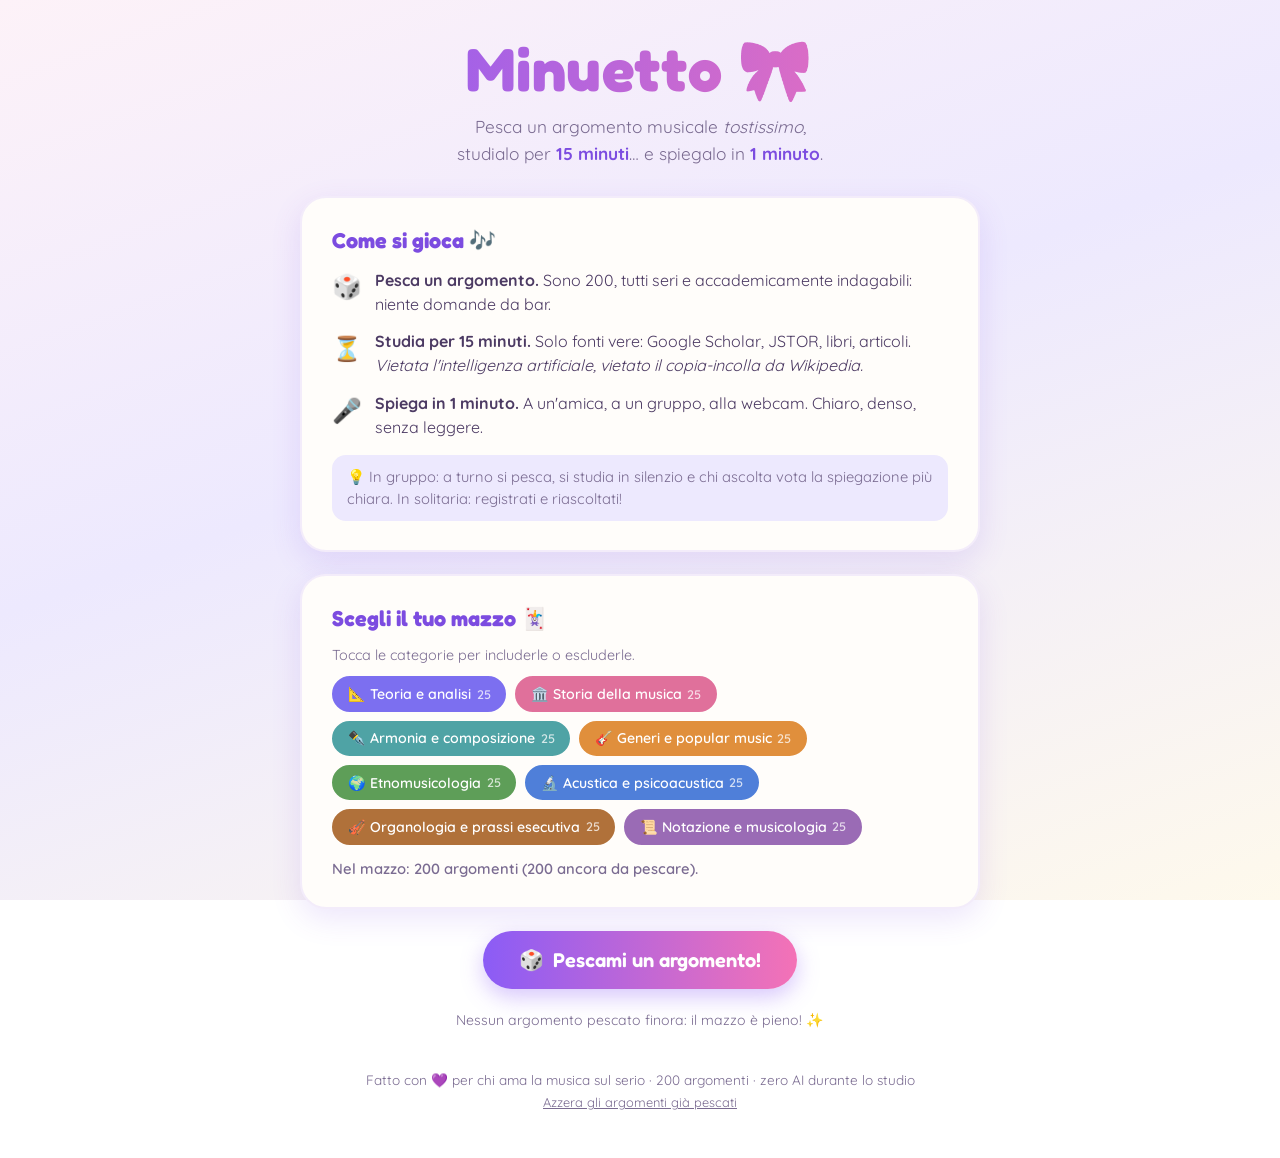
==== index.html @ f6b278db "Pubblica Minuetto su GitHub Pages Co-Authored-By: Claude Fable 5 <noreply@anthropic.com> Claude-Sess" ====
<!DOCTYPE html>
<html lang="it">
<head>
  <meta charset="UTF-8">
  <meta name="viewport" content="width=device-width, initial-scale=1.0">
  <title>Minuetto · studia 15 minuti, spiega in 1</title>
  <meta name="description" content="Pesca un argomento musicale accademicamente tosto, studialo per 15 minuti senza AI e spiegalo in 1 minuto. Un gioco per nerd della musica.">
  <link rel="icon" href="data:image/svg+xml,<svg xmlns='http://www.w3.org/2000/svg' viewBox='0 0 100 100'><text y='.9em' font-size='90'>🎀</text></svg>">
  <link rel="preconnect" href="https://fonts.googleapis.com">
  <link rel="preconnect" href="https://fonts.gstatic.com" crossorigin>
  <link href="https://fonts.googleapis.com/css2?family=Fredoka:wght@400;500;600;700&family=Quicksand:wght@400;500;600;700&display=swap" rel="stylesheet">
  <link rel="stylesheet" href="style.css">
</head>
<body>

  <div class="floating-notes" aria-hidden="true"></div>

  <header class="hero">
    <h1 class="logo">Minuetto <span class="logo-bow">🎀</span></h1>
    <p class="tagline">Pesca un argomento musicale <em>tostissimo</em>,<br>
      studialo per <strong>15 minuti</strong>… e spiegalo in <strong>1 minuto</strong>.</p>
  </header>

  <main>

    <!-- ═══════════ SCHERMATA: HOME ═══════════ -->
    <section id="screen-home" class="screen active">

      <div class="card rules-card">
        <h2>Come si gioca 🎶</h2>
        <ol class="rules">
          <li><span class="rule-emoji">🎲</span><div><strong>Pesca un argomento.</strong> Sono 200, tutti seri e accademicamente indagabili: niente domande da bar.</div></li>
          <li><span class="rule-emoji">⏳</span><div><strong>Studia per 15 minuti.</strong> Solo fonti vere: Google Scholar, JSTOR, libri, articoli. <em>Vietata l'intelligenza artificiale, vietato il copia-incolla da Wikipedia.</em></div></li>
          <li><span class="rule-emoji">🎤</span><div><strong>Spiega in 1 minuto.</strong> A un'amica, a un gruppo, alla webcam. Chiaro, denso, senza leggere.</div></li>
        </ol>
        <p class="rules-note">💡 In gruppo: a turno si pesca, si studia in silenzio e chi ascolta vota la spiegazione più chiara. In solitaria: registrati e riascoltati!</p>
      </div>

      <div class="card filter-card">
        <h2>Scegli il tuo mazzo 🃏</h2>
        <p class="filter-hint">Tocca le categorie per includerle o escluderle.</p>
        <div id="category-chips" class="chips"></div>
        <p id="deck-info" class="deck-info"></p>
      </div>

      <button id="btn-draw" class="btn btn-big btn-primary">
        <span class="btn-emoji">🎲</span> Pescami un argomento!
      </button>

      <p id="used-info" class="used-info"></p>

    </section>

    <!-- ═══════════ SCHERMATA: ARGOMENTO PESCATO ═══════════ -->
    <section id="screen-topic" class="screen">
      <div class="card topic-card" id="topic-card">
        <div class="topic-badge" id="topic-badge"></div>
        <p class="topic-label">Il tuo argomento è…</p>
        <h2 class="topic-title" id="topic-title"></h2>
        <p class="topic-tip">🔎 Cerca su <a id="scholar-link" href="#" target="_blank" rel="noopener">Google Scholar</a>, non su Google. Fonti accademiche, appunti a mano, cervello acceso.</p>
      </div>
      <div class="btn-row">
        <button id="btn-start-study" class="btn btn-big btn-primary"><span class="btn-emoji">⏳</span> Via ai 15 minuti!</button>
        <button id="btn-redraw" class="btn btn-ghost">🔁 Ripesca</button>
        <button id="btn-back-home" class="btn btn-ghost">← Indietro</button>
      </div>
    </section>

    <!-- ═══════════ SCHERMATA: TIMER ═══════════ -->
    <section id="screen-timer" class="screen">
      <div class="card timer-card" id="timer-card">
        <p class="phase-label" id="phase-label">📚 Fase di studio</p>
        <p class="timer-topic" id="timer-topic"></p>

        <div class="ring-wrap">
          <svg class="ring" viewBox="0 0 260 260" aria-hidden="true">
            <circle class="ring-bg" cx="130" cy="130" r="118"/>
            <circle class="ring-fg" id="ring-fg" cx="130" cy="130" r="118"/>
          </svg>
          <div class="timer-display" id="timer-display" role="timer" aria-live="polite">15:00</div>
        </div>

        <p class="phase-hint" id="phase-hint">Niente AI, niente scorciatoie. Scholar, libri e appunti. 💪</p>

        <div class="btn-row">
          <button id="btn-pause" class="btn btn-secondary">⏸️ Pausa</button>
          <button id="btn-skip" class="btn btn-ghost">⏭️ Ho finito, passa alla spiegazione</button>
          <button id="btn-abandon" class="btn btn-ghost btn-danger">✖️ Abbandona</button>
        </div>
      </div>
    </section>

    <!-- ═══════════ SCHERMATA: FINE ═══════════ -->
    <section id="screen-done" class="screen">
      <div class="card done-card">
        <div class="done-emoji">🎉🎼🎉</div>
        <h2>Tempo scaduto, standing ovation!</h2>
        <p class="done-topic" id="done-topic"></p>
        <p class="done-text">Com'è andata la spiegazione? Se chi ti ascoltava ha capito <em>e</em> ha imparato qualcosa, hai vinto il round. 🏆</p>
        <div class="btn-row">
          <button id="btn-again" class="btn btn-big btn-primary"><span class="btn-emoji">🎲</span> Nuovo argomento!</button>
          <button id="btn-done-home" class="btn btn-ghost">🏠 Torna all'inizio</button>
        </div>
      </div>
    </section>

  </main>

  <footer>
    <p>Fatto con 💜 per chi ama la musica sul serio · 200 argomenti · zero AI durante lo studio</p>
    <button id="btn-reset-used" class="btn-link">Azzera gli argomenti già pescati</button>
  </footer>

  <div id="confetti-layer" aria-hidden="true"></div>

  <script src="topics.js"></script>
  <script src="script.js"></script>
</body>
</html>
---- style.css ----
/* ═══════════════════════════════════════════════
   Minuetto 🎀 — foglio di stile
   ═══════════════════════════════════════════════ */

:root {
  --bg-1: #fdf2f8;
  --bg-2: #ede9fe;
  --bg-3: #fef9ec;
  --ink: #4c3a63;
  --ink-soft: #7a6b91;
  --card: #fffdfa;
  --primary: #8b5cf6;
  --primary-dark: #7c4ce0;
  --accent: #f472b6;
  --gold: #f5b942;
  --shadow: 0 10px 30px rgba(124, 76, 224, 0.14);
  --radius: 26px;
}

* { margin: 0; padding: 0; box-sizing: border-box; }

html { scroll-behavior: smooth; }

body {
  font-family: "Quicksand", "Segoe UI", sans-serif;
  color: var(--ink);
  min-height: 100vh;
  background: linear-gradient(160deg, var(--bg-1) 0%, var(--bg-2) 45%, var(--bg-3) 100%);
  background-attachment: fixed;
  display: flex;
  flex-direction: column;
  align-items: center;
  padding: 2rem 1rem 3rem;
  overflow-x: hidden;
}

/* ── Notine fluttuanti sullo sfondo ── */
.floating-notes {
  position: fixed;
  inset: 0;
  pointer-events: none;
  z-index: 0;
  overflow: hidden;
}
.floating-notes span {
  position: absolute;
  bottom: -3rem;
  font-size: 1.6rem;
  opacity: 0;
  animation: floatUp linear infinite;
}
@keyframes floatUp {
  0%   { transform: translateY(0) rotate(-8deg); opacity: 0; }
  10%  { opacity: .35; }
  90%  { opacity: .25; }
  100% { transform: translateY(-110vh) rotate(14deg); opacity: 0; }
}

header, main, footer { position: relative; z-index: 1; width: 100%; max-width: 680px; }

/* ── Header ── */
.hero { text-align: center; margin-bottom: 1.8rem; }
.logo {
  font-family: "Fredoka", sans-serif;
  font-size: clamp(2.6rem, 8vw, 3.8rem);
  font-weight: 700;
  background: linear-gradient(90deg, var(--primary), var(--accent));
  -webkit-background-clip: text;
  background-clip: text;
  color: transparent;
  letter-spacing: 0.01em;
}
.logo-bow { -webkit-text-fill-color: initial; display: inline-block; animation: wiggle 3.2s ease-in-out infinite; }
@keyframes wiggle {
  0%, 100% { transform: rotate(-6deg) scale(1); }
  50%       { transform: rotate(8deg) scale(1.08); }
}
.tagline { margin-top: .5rem; font-size: 1.08rem; color: var(--ink-soft); line-height: 1.55; }
.tagline strong { color: var(--primary-dark); }

/* ── Schermate ── */
.screen { display: none; flex-direction: column; align-items: center; gap: 1.4rem; animation: pop .35s ease; }
.screen.active { display: flex; }
@keyframes pop {
  from { opacity: 0; transform: translateY(14px) scale(.98); }
  to   { opacity: 1; transform: none; }
}

/* ── Card generiche ── */
.card {
  background: var(--card);
  border-radius: var(--radius);
  box-shadow: var(--shadow);
  padding: 1.8rem 1.9rem;
  width: 100%;
  border: 2px solid rgba(139, 92, 246, 0.10);
}
.card h2 { font-family: "Fredoka", sans-serif; font-size: 1.35rem; margin-bottom: .9rem; color: var(--primary-dark); }

/* ── Regole ── */
.rules { list-style: none; display: flex; flex-direction: column; gap: .85rem; }
.rules li { display: flex; gap: .8rem; align-items: flex-start; line-height: 1.5; }
.rule-emoji { font-size: 1.5rem; flex-shrink: 0; margin-top: .05rem; }
.rules-note {
  margin-top: 1rem;
  font-size: .92rem;
  color: var(--ink-soft);
  background: var(--bg-2);
  border-radius: 14px;
  padding: .7rem .9rem;
  line-height: 1.5;
}

/* ── Filtri categorie ── */
.filter-hint { font-size: .9rem; color: var(--ink-soft); margin-bottom: .8rem; }
.chips { display: flex; flex-wrap: wrap; gap: .55rem; }
.chip {
  font-family: inherit;
  font-weight: 600;
  font-size: .88rem;
  border: 2px solid var(--chip-color, var(--primary));
  color: var(--chip-color, var(--primary));
  background: #fff;
  border-radius: 999px;
  padding: .42rem .85rem;
  cursor: pointer;
  transition: all .18s ease;
  display: inline-flex;
  align-items: center;
  gap: .35rem;
}
.chip.on { background: var(--chip-color, var(--primary)); color: #fff; }
.chip:hover { transform: translateY(-2px); }
.chip:active { transform: scale(.96); }
.chip .count { opacity: .75; font-size: .78rem; }
.deck-info { margin-top: .9rem; font-size: .92rem; font-weight: 600; color: var(--ink-soft); }

/* ── Bottoni ── */
.btn {
  font-family: "Fredoka", sans-serif;
  font-weight: 600;
  border: none;
  border-radius: 999px;
  cursor: pointer;
  transition: transform .15s ease, box-shadow .15s ease, background .15s ease;
  font-size: 1rem;
  padding: .75rem 1.4rem;
}
.btn:active { transform: scale(.96); }
.btn-big { font-size: 1.25rem; padding: 1.05rem 2.2rem; }
.btn-primary {
  background: linear-gradient(90deg, var(--primary), var(--accent));
  color: #fff;
  box-shadow: 0 8px 22px rgba(139, 92, 246, 0.35);
}
.btn-primary:hover { transform: translateY(-3px); box-shadow: 0 12px 28px rgba(139, 92, 246, 0.45); }
.btn-secondary { background: var(--bg-2); color: var(--primary-dark); }
.btn-secondary:hover { background: #e2d9fc; }
.btn-ghost { background: transparent; color: var(--ink-soft); text-decoration: none; }
.btn-ghost:hover { color: var(--primary-dark); background: rgba(139, 92, 246, 0.08); }
.btn-danger:hover { color: #d5486d; background: rgba(224, 112, 155, 0.1); }
.btn-emoji { display: inline-block; margin-right: .3rem; }
.btn-row { display: flex; flex-wrap: wrap; gap: .7rem; justify-content: center; align-items: center; }

.used-info { font-size: .88rem; color: var(--ink-soft); }

/* ── Card argomento ── */
.topic-card { text-align: center; padding: 2.3rem 2rem; animation: cardFlip .5s ease; }
@keyframes cardFlip {
  from { transform: rotateX(70deg) scale(.9); opacity: 0; }
  to   { transform: none; opacity: 1; }
}
.topic-badge {
  display: inline-flex;
  align-items: center;
  gap: .4rem;
  font-weight: 700;
  font-size: .88rem;
  color: #fff;
  background: var(--badge-color, var(--primary));
  border-radius: 999px;
  padding: .4rem 1rem;
  margin-bottom: 1.1rem;
}
.topic-label { font-size: .95rem; color: var(--ink-soft); margin-bottom: .5rem; }
.topic-title {
  font-family: "Fredoka", sans-serif;
  font-size: clamp(1.2rem, 4vw, 1.55rem);
  line-height: 1.4;
  color: var(--ink);
  margin-bottom: 1.2rem;
}
.topic-tip { font-size: .9rem; color: var(--ink-soft); line-height: 1.5; }
.topic-tip a { color: var(--primary-dark); font-weight: 700; }

/* ── Timer ── */
.timer-card { text-align: center; padding: 2rem 1.6rem; }
.timer-card.explain-mode { border-color: rgba(244, 114, 182, 0.45); background: #fff7fb; }
.phase-label { font-family: "Fredoka", sans-serif; font-size: 1.3rem; font-weight: 700; color: var(--primary-dark); }
.explain-mode .phase-label { color: #d5486d; }
.timer-topic { font-size: .92rem; color: var(--ink-soft); margin: .5rem auto 1.2rem; max-width: 46ch; line-height: 1.45; }

.ring-wrap { position: relative; width: min(260px, 72vw); margin: 0 auto 1.2rem; }
.ring { width: 100%; height: auto; transform: rotate(-90deg); }
.ring-bg { fill: none; stroke: var(--bg-2); stroke-width: 14; }
.ring-fg {
  fill: none;
  stroke: url(#none), var(--primary);
  stroke-width: 14;
  stroke-linecap: round;
  stroke-dasharray: 741.4;   /* 2πr, r=118 */
  stroke-dashoffset: 0;
  transition: stroke-dashoffset 1s linear, stroke .4s;
}
.explain-mode .ring-fg { stroke: var(--accent); }
.timer-card.urgent .ring-fg { stroke: #e6537a; }
.timer-display {
  position: absolute;
  inset: 0;
  display: flex;
  align-items: center;
  justify-content: center;
  font-family: "Fredoka", sans-serif;
  font-size: clamp(2.6rem, 12vw, 3.6rem);
  font-weight: 700;
  color: var(--ink);
  font-variant-numeric: tabular-nums;
}
.timer-card.urgent .timer-display { color: #e6537a; animation: pulse 1s ease-in-out infinite; }
@keyframes pulse {
  0%, 100% { transform: scale(1); }
  50%      { transform: scale(1.06); }
}
.phase-hint { font-size: .92rem; color: var(--ink-soft); margin-bottom: 1.2rem; line-height: 1.5; }

/* ── Fine ── */
.done-card { text-align: center; padding: 2.4rem 2rem; }
.done-emoji { font-size: 2.6rem; margin-bottom: .8rem; animation: wiggle 2.4s ease-in-out infinite; }
.done-topic {
  font-weight: 700;
  color: var(--primary-dark);
  margin: .6rem auto 1rem;
  max-width: 46ch;
  line-height: 1.45;
}
.done-text { color: var(--ink-soft); line-height: 1.55; margin-bottom: 1.4rem; }

/* ── Footer ── */
footer { text-align: center; margin-top: 2.6rem; font-size: .85rem; color: var(--ink-soft); }
.btn-link {
  background: none;
  border: none;
  color: var(--ink-soft);
  text-decoration: underline;
  cursor: pointer;
  font: inherit;
  font-size: .8rem;
  margin-top: .4rem;
}
.btn-link:hover { color: var(--primary-dark); }

/* ── Coriandoli ── */
#confetti-layer { position: fixed; inset: 0; pointer-events: none; z-index: 50; overflow: hidden; }
.confetto {
  position: absolute;
  top: -2rem;
  font-size: 1.4rem;
  animation: confettiFall linear forwards;
}
@keyframes confettiFall {
  to { transform: translateY(115vh) rotate(720deg); opacity: .6; }
}

/* ── Mobile ── */
@media (max-width: 480px) {
  body { padding: 1.2rem .8rem 2.4rem; }
  .card { padding: 1.4rem 1.2rem; }
  .btn-big { width: 100%; }
}
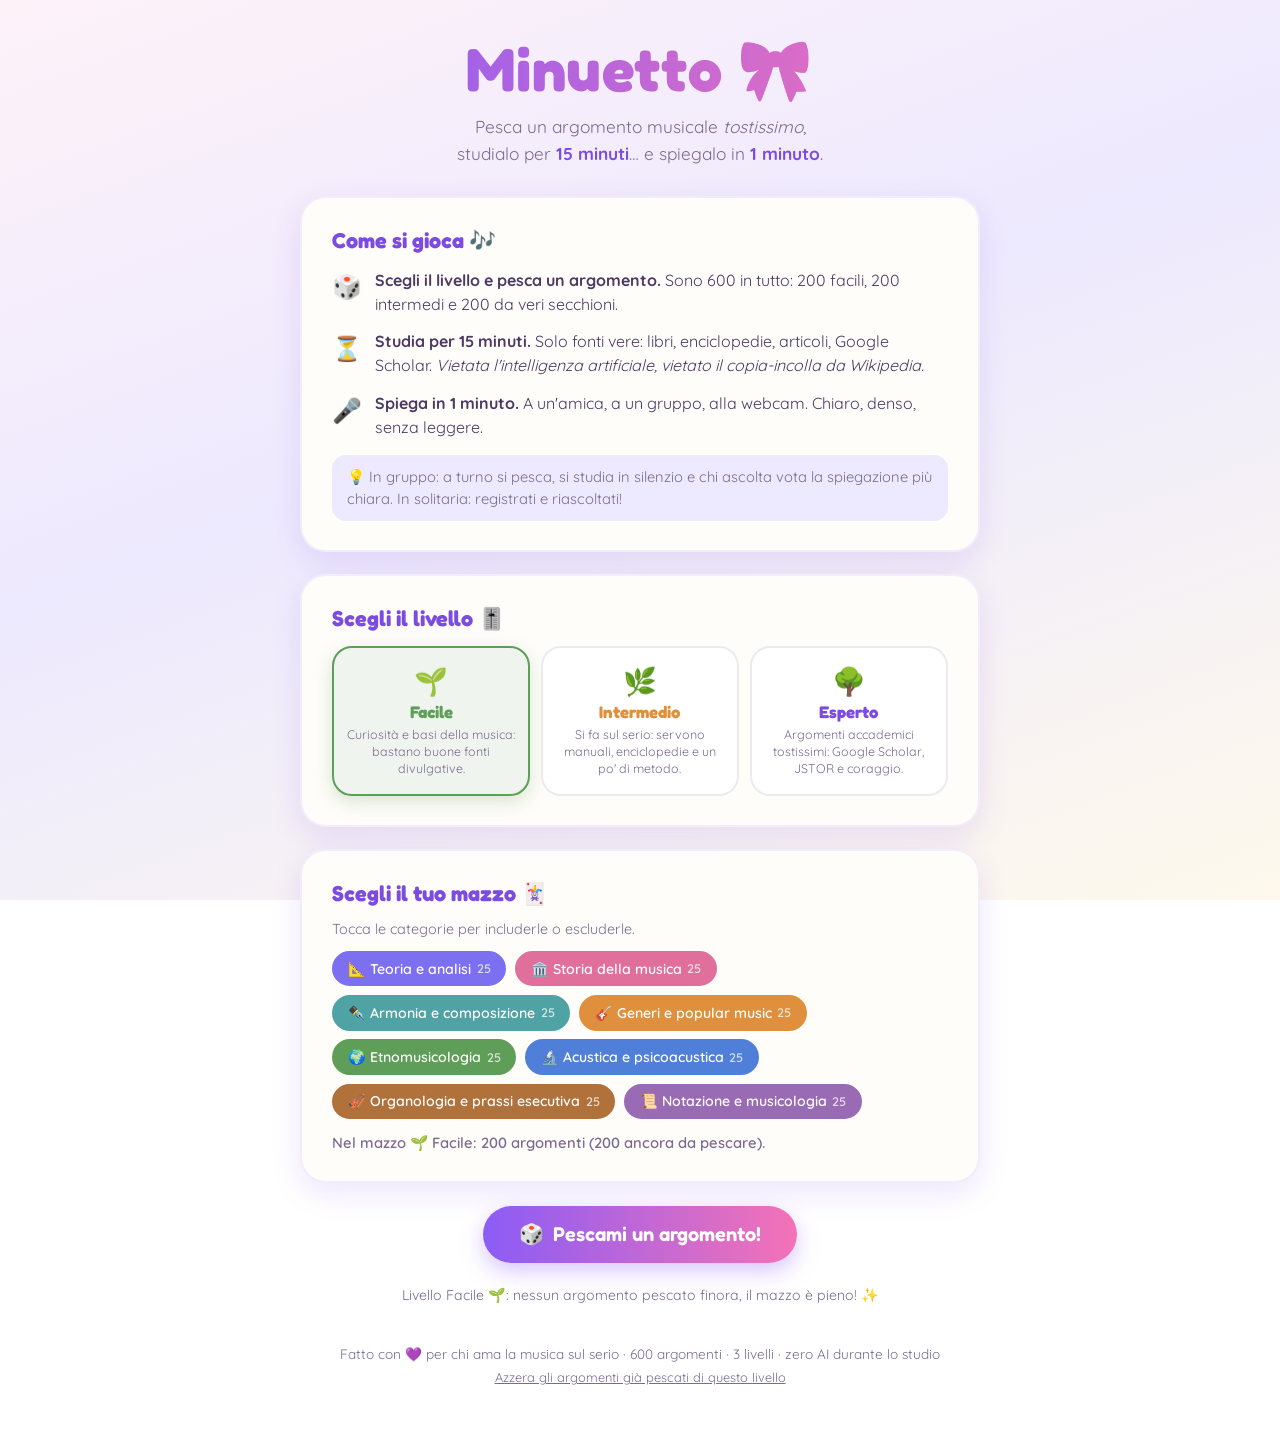
==== commit 261c53f2: "Aggiorna il sito Minuetto 38979ab8c8767ce89c229e1dde2b509ef90a5a9b" ====
--- a/index.html
+++ b/index.html
@@ -29,11 +29,16 @@
       <div class="card rules-card">
         <h2>Come si gioca 🎶</h2>
         <ol class="rules">
-          <li><span class="rule-emoji">🎲</span><div><strong>Pesca un argomento.</strong> Sono 200, tutti seri e accademicamente indagabili: niente domande da bar.</div></li>
-          <li><span class="rule-emoji">⏳</span><div><strong>Studia per 15 minuti.</strong> Solo fonti vere: Google Scholar, JSTOR, libri, articoli. <em>Vietata l'intelligenza artificiale, vietato il copia-incolla da Wikipedia.</em></div></li>
+          <li><span class="rule-emoji">🎲</span><div><strong>Scegli il livello e pesca un argomento.</strong> Sono 600 in tutto: 200 facili, 200 intermedi e 200 da veri secchioni.</div></li>
+          <li><span class="rule-emoji">⏳</span><div><strong>Studia per 15 minuti.</strong> Solo fonti vere: libri, enciclopedie, articoli, Google Scholar. <em>Vietata l'intelligenza artificiale, vietato il copia-incolla da Wikipedia.</em></div></li>
           <li><span class="rule-emoji">🎤</span><div><strong>Spiega in 1 minuto.</strong> A un'amica, a un gruppo, alla webcam. Chiaro, denso, senza leggere.</div></li>
         </ol>
         <p class="rules-note">💡 In gruppo: a turno si pesca, si studia in silenzio e chi ascolta vota la spiegazione più chiara. In solitaria: registrati e riascoltati!</p>
+      </div>
+
+      <div class="card level-card">
+        <h2>Scegli il livello 🎚️</h2>
+        <div id="level-picker" class="levels"></div>
       </div>
 
       <div class="card filter-card">
@@ -54,10 +59,13 @@
     <!-- ═══════════ SCHERMATA: ARGOMENTO PESCATO ═══════════ -->
     <section id="screen-topic" class="screen">
       <div class="card topic-card" id="topic-card">
-        <div class="topic-badge" id="topic-badge"></div>
+        <div class="badge-row">
+          <div class="topic-badge" id="topic-badge"></div>
+          <div class="topic-badge level-badge" id="level-badge"></div>
+        </div>
         <p class="topic-label">Il tuo argomento è…</p>
         <h2 class="topic-title" id="topic-title"></h2>
-        <p class="topic-tip">🔎 Cerca su <a id="scholar-link" href="#" target="_blank" rel="noopener">Google Scholar</a>, non su Google. Fonti accademiche, appunti a mano, cervello acceso.</p>
+        <p class="topic-tip" id="topic-tip"></p>
       </div>
       <div class="btn-row">
         <button id="btn-start-study" class="btn btn-big btn-primary"><span class="btn-emoji">⏳</span> Via ai 15 minuti!</button>
@@ -107,8 +115,8 @@
   </main>
 
   <footer>
-    <p>Fatto con 💜 per chi ama la musica sul serio · 200 argomenti · zero AI durante lo studio</p>
-    <button id="btn-reset-used" class="btn-link">Azzera gli argomenti già pescati</button>
+    <p>Fatto con 💜 per chi ama la musica sul serio · 600 argomenti · 3 livelli · zero AI durante lo studio</p>
+    <button id="btn-reset-used" class="btn-link">Azzera gli argomenti già pescati di questo livello</button>
   </footer>
 
   <div id="confetti-layer" aria-hidden="true"></div>
--- a/style.css
+++ b/style.css
@@ -110,6 +110,38 @@
   padding: .7rem .9rem;
   line-height: 1.5;
 }
+
+/* ── Selettore di livello ── */
+.levels { display: grid; grid-template-columns: repeat(3, 1fr); gap: .7rem; }
+.level-option {
+  font-family: inherit;
+  display: flex;
+  flex-direction: column;
+  align-items: center;
+  gap: .3rem;
+  text-align: center;
+  background: #fff;
+  border: 2.5px solid rgba(0, 0, 0, 0.08);
+  border-radius: 20px;
+  padding: 1rem .7rem;
+  cursor: pointer;
+  transition: all .18s ease;
+  color: var(--ink);
+}
+.level-option:hover { transform: translateY(-3px); border-color: var(--level-color); }
+.level-option.on {
+  border-color: var(--level-color);
+  background: color-mix(in srgb, var(--level-color) 10%, #fff);
+  box-shadow: 0 6px 18px color-mix(in srgb, var(--level-color) 25%, transparent);
+}
+.level-emoji { font-size: 1.7rem; }
+.level-name {
+  font-family: "Fredoka", sans-serif;
+  font-weight: 700;
+  font-size: 1.05rem;
+  color: var(--level-color);
+}
+.level-desc { font-size: .78rem; color: var(--ink-soft); line-height: 1.35; }
 
 /* ── Filtri categorie ── */
 .filter-hint { font-size: .9rem; color: var(--ink-soft); margin-bottom: .8rem; }
@@ -170,6 +202,13 @@
   from { transform: rotateX(70deg) scale(.9); opacity: 0; }
   to   { transform: none; opacity: 1; }
 }
+.badge-row {
+  display: flex;
+  justify-content: center;
+  flex-wrap: wrap;
+  gap: .5rem;
+  margin-bottom: 1.1rem;
+}
 .topic-badge {
   display: inline-flex;
   align-items: center;
@@ -180,7 +219,6 @@
   background: var(--badge-color, var(--primary));
   border-radius: 999px;
   padding: .4rem 1rem;
-  margin-bottom: 1.1rem;
 }
 .topic-label { font-size: .95rem; color: var(--ink-soft); margin-bottom: .5rem; }
 .topic-title {
@@ -276,4 +314,7 @@
   body { padding: 1.2rem .8rem 2.4rem; }
   .card { padding: 1.4rem 1.2rem; }
   .btn-big { width: 100%; }
-}
+  .levels { grid-template-columns: 1fr; }
+  .level-option { flex-direction: row; text-align: left; }
+  .level-option .level-desc { flex: 1; }
+}
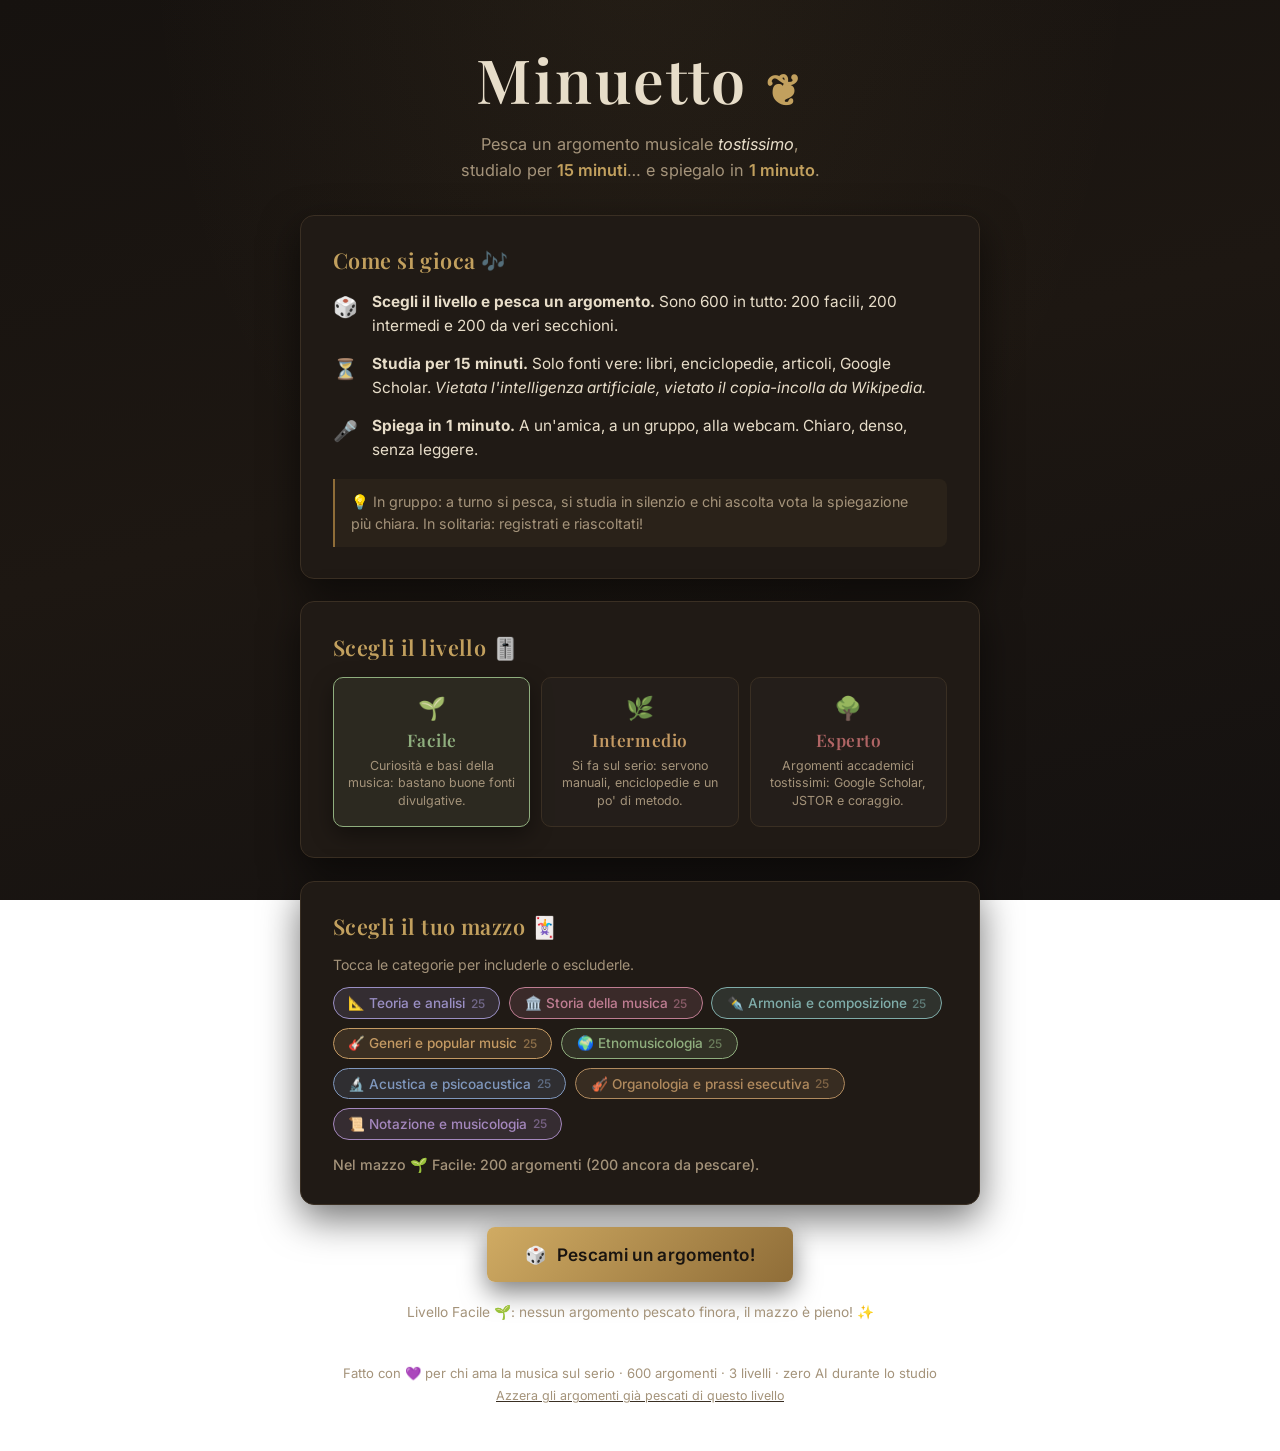
==== commit 110db2de: "Aggiorna il sito Minuetto 9c7970b91abe5b0862e9f96c3d79c9bb25e3b631" ====
--- a/index.html
+++ b/index.html
@@ -5,10 +5,10 @@
   <meta name="viewport" content="width=device-width, initial-scale=1.0">
   <title>Minuetto · studia 15 minuti, spiega in 1</title>
   <meta name="description" content="Pesca un argomento musicale accademicamente tosto, studialo per 15 minuti senza AI e spiegalo in 1 minuto. Un gioco per nerd della musica.">
-  <link rel="icon" href="data:image/svg+xml,<svg xmlns='http://www.w3.org/2000/svg' viewBox='0 0 100 100'><text y='.9em' font-size='90'>🎀</text></svg>">
+  <link rel="icon" href="data:image/svg+xml,<svg xmlns='http://www.w3.org/2000/svg' viewBox='0 0 100 100'><text y='.9em' font-size='90'>🎼</text></svg>">
   <link rel="preconnect" href="https://fonts.googleapis.com">
   <link rel="preconnect" href="https://fonts.gstatic.com" crossorigin>
-  <link href="https://fonts.googleapis.com/css2?family=Fredoka:wght@400;500;600;700&family=Quicksand:wght@400;500;600;700&display=swap" rel="stylesheet">
+  <link href="https://fonts.googleapis.com/css2?family=Playfair+Display:ital,wght@0,500;0,600;0,700;1,500&family=Inter:wght@400;500;600;700&display=swap" rel="stylesheet">
   <link rel="stylesheet" href="style.css">
 </head>
 <body>
@@ -16,7 +16,7 @@
   <div class="floating-notes" aria-hidden="true"></div>
 
   <header class="hero">
-    <h1 class="logo">Minuetto <span class="logo-bow">🎀</span></h1>
+    <h1 class="logo">Minuetto <span class="logo-orn">❦</span></h1>
     <p class="tagline">Pesca un argomento musicale <em>tostissimo</em>,<br>
       studialo per <strong>15 minuti</strong>… e spiegalo in <strong>1 minuto</strong>.</p>
   </header>
@@ -63,11 +63,13 @@
           <div class="topic-badge" id="topic-badge"></div>
           <div class="topic-badge level-badge" id="level-badge"></div>
         </div>
-        <p class="topic-label">Il tuo argomento è…</p>
-        <h2 class="topic-title" id="topic-title"></h2>
+        <p class="topic-label" id="topic-label">Il tuo argomento è…</p>
+        <div class="slot-window">
+          <h2 class="topic-title" id="topic-title"></h2>
+        </div>
         <p class="topic-tip" id="topic-tip"></p>
       </div>
-      <div class="btn-row">
+      <div class="btn-row" id="topic-actions">
         <button id="btn-start-study" class="btn btn-big btn-primary"><span class="btn-emoji">⏳</span> Via ai 15 minuti!</button>
         <button id="btn-redraw" class="btn btn-ghost">🔁 Ripesca</button>
         <button id="btn-back-home" class="btn btn-ghost">← Indietro</button>
@@ -101,7 +103,7 @@
     <!-- ═══════════ SCHERMATA: FINE ═══════════ -->
     <section id="screen-done" class="screen">
       <div class="card done-card">
-        <div class="done-emoji">🎉🎼🎉</div>
+        <div class="done-emoji">❧ 𝄞 ❦</div>
         <h2>Tempo scaduto, standing ovation!</h2>
         <p class="done-topic" id="done-topic"></p>
         <p class="done-text">Com'è andata la spiegazione? Se chi ti ascoltava ha capito <em>e</em> ha imparato qualcosa, hai vinto il round. 🏆</p>
--- a/style.css
+++ b/style.css
@@ -1,20 +1,20 @@
 /* ═══════════════════════════════════════════════
-   Minuetto 🎀 — foglio di stile
+   Minuetto ❦ — foglio di stile (dark academia)
    ═══════════════════════════════════════════════ */
 
 :root {
-  --bg-1: #fdf2f8;
-  --bg-2: #ede9fe;
-  --bg-3: #fef9ec;
-  --ink: #4c3a63;
-  --ink-soft: #7a6b91;
-  --card: #fffdfa;
-  --primary: #8b5cf6;
-  --primary-dark: #7c4ce0;
-  --accent: #f472b6;
-  --gold: #f5b942;
-  --shadow: 0 10px 30px rgba(124, 76, 224, 0.14);
-  --radius: 26px;
+  --bg-1: #16120f;
+  --bg-2: #1d1712;
+  --bg-3: #141110;
+  --card: #201a15;
+  --card-edge: #3a2f23;
+  --ink: #e7ddc9;
+  --ink-soft: #a4937a;
+  --gold: #c2a05e;
+  --gold-deep: #8f6d38;
+  --bordeaux: #a05252;
+  --shadow: 0 14px 38px rgba(0, 0, 0, 0.55);
+  --radius: 14px;
 }
 
 * { margin: 0; padding: 0; box-sizing: border-box; }
@@ -22,15 +22,17 @@
 html { scroll-behavior: smooth; }
 
 body {
-  font-family: "Quicksand", "Segoe UI", sans-serif;
+  font-family: "Inter", "Segoe UI", sans-serif;
   color: var(--ink);
   min-height: 100vh;
-  background: linear-gradient(160deg, var(--bg-1) 0%, var(--bg-2) 45%, var(--bg-3) 100%);
+  background:
+    radial-gradient(ellipse at 50% -10%, rgba(194, 160, 94, 0.07), transparent 55%),
+    linear-gradient(165deg, var(--bg-1) 0%, var(--bg-2) 48%, var(--bg-3) 100%);
   background-attachment: fixed;
   display: flex;
   flex-direction: column;
   align-items: center;
-  padding: 2rem 1rem 3rem;
+  padding: 2.4rem 1rem 3rem;
   overflow-x: hidden;
 }
 
@@ -46,43 +48,43 @@
   position: absolute;
   bottom: -3rem;
   font-size: 1.6rem;
+  color: var(--gold);
   opacity: 0;
   animation: floatUp linear infinite;
 }
 @keyframes floatUp {
   0%   { transform: translateY(0) rotate(-8deg); opacity: 0; }
-  10%  { opacity: .35; }
-  90%  { opacity: .25; }
+  10%  { opacity: .12; }
+  90%  { opacity: .08; }
   100% { transform: translateY(-110vh) rotate(14deg); opacity: 0; }
 }
 
 header, main, footer { position: relative; z-index: 1; width: 100%; max-width: 680px; }
 
 /* ── Header ── */
-.hero { text-align: center; margin-bottom: 1.8rem; }
+.hero { text-align: center; margin-bottom: 2rem; }
 .logo {
-  font-family: "Fredoka", sans-serif;
+  font-family: "Playfair Display", serif;
   font-size: clamp(2.6rem, 8vw, 3.8rem);
-  font-weight: 700;
-  background: linear-gradient(90deg, var(--primary), var(--accent));
-  -webkit-background-clip: text;
-  background-clip: text;
-  color: transparent;
-  letter-spacing: 0.01em;
-}
-.logo-bow { -webkit-text-fill-color: initial; display: inline-block; animation: wiggle 3.2s ease-in-out infinite; }
-@keyframes wiggle {
-  0%, 100% { transform: rotate(-6deg) scale(1); }
-  50%       { transform: rotate(8deg) scale(1.08); }
-}
-.tagline { margin-top: .5rem; font-size: 1.08rem; color: var(--ink-soft); line-height: 1.55; }
-.tagline strong { color: var(--primary-dark); }
+  font-weight: 600;
+  letter-spacing: 0.04em;
+  color: var(--ink);
+}
+.logo-orn {
+  color: var(--gold);
+  font-size: .7em;
+  vertical-align: middle;
+  display: inline-block;
+}
+.tagline { margin-top: .7rem; font-size: 1.02rem; color: var(--ink-soft); line-height: 1.6; }
+.tagline strong { color: var(--gold); font-weight: 600; }
+.tagline em { font-style: italic; color: var(--ink); }
 
 /* ── Schermate ── */
 .screen { display: none; flex-direction: column; align-items: center; gap: 1.4rem; animation: pop .35s ease; }
 .screen.active { display: flex; }
 @keyframes pop {
-  from { opacity: 0; transform: translateY(14px) scale(.98); }
+  from { opacity: 0; transform: translateY(14px) scale(.99); }
   to   { opacity: 1; transform: none; }
 }
 
@@ -91,24 +93,32 @@
   background: var(--card);
   border-radius: var(--radius);
   box-shadow: var(--shadow);
-  padding: 1.8rem 1.9rem;
+  padding: 1.9rem 2rem;
   width: 100%;
-  border: 2px solid rgba(139, 92, 246, 0.10);
-}
-.card h2 { font-family: "Fredoka", sans-serif; font-size: 1.35rem; margin-bottom: .9rem; color: var(--primary-dark); }
+  border: 1px solid var(--card-edge);
+}
+.card h2 {
+  font-family: "Playfair Display", serif;
+  font-size: 1.35rem;
+  font-weight: 600;
+  letter-spacing: 0.02em;
+  margin-bottom: 1rem;
+  color: var(--gold);
+}
 
 /* ── Regole ── */
-.rules { list-style: none; display: flex; flex-direction: column; gap: .85rem; }
-.rules li { display: flex; gap: .8rem; align-items: flex-start; line-height: 1.5; }
-.rule-emoji { font-size: 1.5rem; flex-shrink: 0; margin-top: .05rem; }
+.rules { list-style: none; display: flex; flex-direction: column; gap: .9rem; }
+.rules li { display: flex; gap: .85rem; align-items: flex-start; line-height: 1.55; font-size: .96rem; }
+.rule-emoji { font-size: 1.25rem; flex-shrink: 0; margin-top: .1rem; filter: saturate(.55); }
 .rules-note {
-  margin-top: 1rem;
-  font-size: .92rem;
+  margin-top: 1.1rem;
+  font-size: .89rem;
   color: var(--ink-soft);
-  background: var(--bg-2);
-  border-radius: 14px;
-  padding: .7rem .9rem;
-  line-height: 1.5;
+  background: rgba(194, 160, 94, 0.06);
+  border-left: 2px solid var(--gold-deep);
+  border-radius: 0 8px 8px 0;
+  padding: .75rem 1rem;
+  line-height: 1.55;
 }
 
 /* ── Selettore di livello ── */
@@ -118,88 +128,93 @@
   display: flex;
   flex-direction: column;
   align-items: center;
-  gap: .3rem;
+  gap: .35rem;
   text-align: center;
-  background: #fff;
-  border: 2.5px solid rgba(0, 0, 0, 0.08);
-  border-radius: 20px;
-  padding: 1rem .7rem;
+  background: rgba(255, 255, 255, 0.02);
+  border: 1px solid var(--card-edge);
+  border-radius: 10px;
+  padding: 1.05rem .7rem;
   cursor: pointer;
   transition: all .18s ease;
   color: var(--ink);
 }
-.level-option:hover { transform: translateY(-3px); border-color: var(--level-color); }
+.level-option:hover { transform: translateY(-2px); border-color: var(--level-color); }
 .level-option.on {
   border-color: var(--level-color);
-  background: color-mix(in srgb, var(--level-color) 10%, #fff);
-  box-shadow: 0 6px 18px color-mix(in srgb, var(--level-color) 25%, transparent);
-}
-.level-emoji { font-size: 1.7rem; }
+  background: color-mix(in srgb, var(--level-color) 10%, transparent);
+  box-shadow: 0 8px 22px rgba(0, 0, 0, 0.4);
+}
+.level-emoji { font-size: 1.4rem; filter: saturate(.6); }
 .level-name {
-  font-family: "Fredoka", sans-serif;
-  font-weight: 700;
-  font-size: 1.05rem;
+  font-family: "Playfair Display", serif;
+  font-weight: 600;
+  font-size: 1.08rem;
+  letter-spacing: 0.03em;
   color: var(--level-color);
 }
-.level-desc { font-size: .78rem; color: var(--ink-soft); line-height: 1.35; }
+.level-desc { font-size: .78rem; color: var(--ink-soft); line-height: 1.4; }
 
 /* ── Filtri categorie ── */
-.filter-hint { font-size: .9rem; color: var(--ink-soft); margin-bottom: .8rem; }
+.filter-hint { font-size: .88rem; color: var(--ink-soft); margin-bottom: .9rem; }
 .chips { display: flex; flex-wrap: wrap; gap: .55rem; }
 .chip {
   font-family: inherit;
-  font-weight: 600;
-  font-size: .88rem;
-  border: 2px solid var(--chip-color, var(--primary));
-  color: var(--chip-color, var(--primary));
-  background: #fff;
+  font-weight: 500;
+  font-size: .85rem;
+  border: 1px solid color-mix(in srgb, var(--chip-color, var(--gold)) 55%, transparent);
+  color: var(--chip-color, var(--gold));
+  background: transparent;
   border-radius: 999px;
-  padding: .42rem .85rem;
+  padding: .42rem .9rem;
   cursor: pointer;
   transition: all .18s ease;
   display: inline-flex;
   align-items: center;
   gap: .35rem;
 }
-.chip.on { background: var(--chip-color, var(--primary)); color: #fff; }
-.chip:hover { transform: translateY(-2px); }
-.chip:active { transform: scale(.96); }
-.chip .count { opacity: .75; font-size: .78rem; }
-.deck-info { margin-top: .9rem; font-size: .92rem; font-weight: 600; color: var(--ink-soft); }
+.chip.on {
+  background: color-mix(in srgb, var(--chip-color, var(--gold)) 16%, transparent);
+  border-color: var(--chip-color, var(--gold));
+}
+.chip:hover { transform: translateY(-1px); }
+.chip:active { transform: scale(.97); }
+.chip .count { opacity: .6; font-size: .75rem; }
+.deck-info { margin-top: 1rem; font-size: .89rem; font-weight: 500; color: var(--ink-soft); }
 
 /* ── Bottoni ── */
 .btn {
-  font-family: "Fredoka", sans-serif;
-  font-weight: 600;
+  font-family: "Inter", sans-serif;
+  font-weight: 600;
+  letter-spacing: 0.02em;
   border: none;
-  border-radius: 999px;
+  border-radius: 8px;
   cursor: pointer;
-  transition: transform .15s ease, box-shadow .15s ease, background .15s ease;
-  font-size: 1rem;
-  padding: .75rem 1.4rem;
-}
-.btn:active { transform: scale(.96); }
-.btn-big { font-size: 1.25rem; padding: 1.05rem 2.2rem; }
+  transition: transform .15s ease, box-shadow .15s ease, background .15s ease, color .15s ease;
+  font-size: .96rem;
+  padding: .8rem 1.5rem;
+}
+.btn:active { transform: scale(.97); }
+.btn-big { font-size: 1.08rem; padding: 1.05rem 2.4rem; }
 .btn-primary {
-  background: linear-gradient(90deg, var(--primary), var(--accent));
-  color: #fff;
-  box-shadow: 0 8px 22px rgba(139, 92, 246, 0.35);
-}
-.btn-primary:hover { transform: translateY(-3px); box-shadow: 0 12px 28px rgba(139, 92, 246, 0.45); }
-.btn-secondary { background: var(--bg-2); color: var(--primary-dark); }
-.btn-secondary:hover { background: #e2d9fc; }
-.btn-ghost { background: transparent; color: var(--ink-soft); text-decoration: none; }
-.btn-ghost:hover { color: var(--primary-dark); background: rgba(139, 92, 246, 0.08); }
-.btn-danger:hover { color: #d5486d; background: rgba(224, 112, 155, 0.1); }
-.btn-emoji { display: inline-block; margin-right: .3rem; }
+  background: linear-gradient(135deg, #d0ab63, var(--gold-deep));
+  color: #191410;
+  box-shadow: 0 10px 26px rgba(0, 0, 0, 0.5);
+}
+.btn-primary:hover { transform: translateY(-2px); box-shadow: 0 14px 30px rgba(0, 0, 0, 0.55), 0 0 24px rgba(194, 160, 94, 0.18); }
+.btn-secondary { background: rgba(194, 160, 94, 0.1); color: var(--gold); border: 1px solid var(--card-edge); }
+.btn-secondary:hover { background: rgba(194, 160, 94, 0.18); }
+.btn-ghost { background: transparent; color: var(--ink-soft); }
+.btn-ghost:hover { color: var(--gold); background: rgba(194, 160, 94, 0.07); }
+.btn-danger:hover { color: #c47070; background: rgba(160, 82, 82, 0.12); }
+.btn-emoji { display: inline-block; margin-right: .3rem; filter: saturate(.6); }
 .btn-row { display: flex; flex-wrap: wrap; gap: .7rem; justify-content: center; align-items: center; }
 
-.used-info { font-size: .88rem; color: var(--ink-soft); }
+.used-info { font-size: .86rem; color: var(--ink-soft); }
 
 /* ── Card argomento ── */
-.topic-card { text-align: center; padding: 2.3rem 2rem; animation: cardFlip .5s ease; }
+.topic-card { text-align: center; padding: 2.4rem 2.1rem; animation: cardFlip .5s ease; }
 @keyframes cardFlip {
-  from { transform: rotateX(70deg) scale(.9); opacity: 0; }
+  from { transform: rotateX(55deg) scale(.94); opacity: 0; }
   to   { transform: none; opacity: 1; }
 }
 .badge-row {
@@ -207,95 +222,167 @@
   justify-content: center;
   flex-wrap: wrap;
   gap: .5rem;
-  margin-bottom: 1.1rem;
+  margin-bottom: 1.2rem;
 }
 .topic-badge {
   display: inline-flex;
   align-items: center;
   gap: .4rem;
-  font-weight: 700;
-  font-size: .88rem;
-  color: #fff;
-  background: var(--badge-color, var(--primary));
+  font-weight: 600;
+  font-size: .78rem;
+  letter-spacing: 0.06em;
+  text-transform: uppercase;
+  color: color-mix(in srgb, var(--badge-color, var(--gold)) 75%, #fff);
+  background: color-mix(in srgb, var(--badge-color, var(--gold)) 14%, transparent);
+  border: 1px solid color-mix(in srgb, var(--badge-color, var(--gold)) 45%, transparent);
   border-radius: 999px;
-  padding: .4rem 1rem;
-}
-.topic-label { font-size: .95rem; color: var(--ink-soft); margin-bottom: .5rem; }
+  padding: .38rem 1rem;
+}
+.topic-label {
+  font-size: .82rem;
+  letter-spacing: 0.18em;
+  text-transform: uppercase;
+  color: var(--ink-soft);
+  margin-bottom: .6rem;
+}
+.slot-window {
+  display: flex;
+  align-items: center;
+  justify-content: center;
+  min-height: 7.6rem;
+  overflow: hidden;
+  border-radius: 10px;
+  margin-bottom: 1.2rem;
+  transition: background .3s, box-shadow .3s;
+}
 .topic-title {
-  font-family: "Fredoka", sans-serif;
-  font-size: clamp(1.2rem, 4vw, 1.55rem);
-  line-height: 1.4;
+  font-family: "Playfair Display", serif;
+  font-size: clamp(1.25rem, 4vw, 1.6rem);
+  font-weight: 600;
+  line-height: 1.45;
   color: var(--ink);
-  margin-bottom: 1.2rem;
-}
-.topic-tip { font-size: .9rem; color: var(--ink-soft); line-height: 1.5; }
-.topic-tip a { color: var(--primary-dark); font-weight: 700; }
+  margin: 0;
+}
+
+/* ── Slot machine: mentre gira ── */
+.topic-card.spinning .slot-window {
+  background: linear-gradient(180deg, #241d16, var(--bg-1) 30%, var(--bg-1) 70%, #241d16);
+  box-shadow: inset 0 12px 16px -10px rgba(0, 0, 0, 0.8),
+              inset 0 -12px 16px -10px rgba(0, 0, 0, 0.8),
+              inset 0 0 0 1px var(--card-edge);
+}
+.topic-card.spinning .topic-title { color: var(--ink-soft); }
+.topic-card.spinning .badge-row { visibility: hidden; }
+.topic-card.spinning { animation: slotShake .5s ease-in-out infinite; }
+@keyframes slotShake {
+  0%, 100% { transform: rotate(0deg); }
+  25%      { transform: rotate(.3deg); }
+  75%      { transform: rotate(-.3deg); }
+}
+.topic-title.rolling { animation: slotRoll .34s ease-out; }
+@keyframes slotRoll {
+  0%   { transform: translateY(105%); opacity: 0; filter: blur(3px); }
+  60%  { opacity: 1; }
+  100% { transform: translateY(0); filter: blur(0); }
+}
+
+/* ── Slot machine: atterraggio ── */
+.topic-card.landed { animation: none; }
+.topic-card.landed .topic-title { animation: slotLand .55s cubic-bezier(.2, 1.6, .45, 1); }
+@keyframes slotLand {
+  0%   { transform: translateY(70%) scale(.88); opacity: 0; }
+  100% { transform: translateY(0) scale(1); opacity: 1; }
+}
+.topic-card.landed .badge-row { animation: pop .45s ease .1s backwards; }
+.topic-card.landed .topic-tip { animation: pop .45s ease .25s backwards; }
+
+.hidden-while-spinning { opacity: 0; pointer-events: none; }
+#topic-actions { transition: opacity .35s ease; }
+
+.topic-tip { font-size: .89rem; color: var(--ink-soft); line-height: 1.55; }
+.topic-tip a { color: var(--gold); font-weight: 600; text-decoration-color: var(--gold-deep); }
 
 /* ── Timer ── */
-.timer-card { text-align: center; padding: 2rem 1.6rem; }
-.timer-card.explain-mode { border-color: rgba(244, 114, 182, 0.45); background: #fff7fb; }
-.phase-label { font-family: "Fredoka", sans-serif; font-size: 1.3rem; font-weight: 700; color: var(--primary-dark); }
-.explain-mode .phase-label { color: #d5486d; }
-.timer-topic { font-size: .92rem; color: var(--ink-soft); margin: .5rem auto 1.2rem; max-width: 46ch; line-height: 1.45; }
-
-.ring-wrap { position: relative; width: min(260px, 72vw); margin: 0 auto 1.2rem; }
+.timer-card { text-align: center; padding: 2.1rem 1.7rem; }
+.timer-card.explain-mode { border-color: color-mix(in srgb, var(--bordeaux) 55%, transparent); background: #221713; }
+.phase-label {
+  font-family: "Playfair Display", serif;
+  font-size: 1.35rem;
+  font-weight: 600;
+  letter-spacing: 0.03em;
+  color: var(--gold);
+}
+.explain-mode .phase-label { color: #c47070; }
+.timer-topic { font-size: .9rem; color: var(--ink-soft); margin: .55rem auto 1.3rem; max-width: 46ch; line-height: 1.5; }
+
+.ring-wrap { position: relative; width: min(260px, 72vw); margin: 0 auto 1.3rem; }
 .ring { width: 100%; height: auto; transform: rotate(-90deg); }
-.ring-bg { fill: none; stroke: var(--bg-2); stroke-width: 14; }
+.ring-bg { fill: none; stroke: #2b241c; stroke-width: 10; }
 .ring-fg {
   fill: none;
-  stroke: url(#none), var(--primary);
-  stroke-width: 14;
+  stroke: var(--gold);
+  stroke-width: 10;
   stroke-linecap: round;
   stroke-dasharray: 741.4;   /* 2πr, r=118 */
   stroke-dashoffset: 0;
   transition: stroke-dashoffset 1s linear, stroke .4s;
 }
-.explain-mode .ring-fg { stroke: var(--accent); }
-.timer-card.urgent .ring-fg { stroke: #e6537a; }
+.explain-mode .ring-fg { stroke: var(--bordeaux); }
+.timer-card.urgent .ring-fg { stroke: #c25b5b; }
 .timer-display {
   position: absolute;
   inset: 0;
   display: flex;
   align-items: center;
   justify-content: center;
-  font-family: "Fredoka", sans-serif;
-  font-size: clamp(2.6rem, 12vw, 3.6rem);
+  font-family: "Inter", sans-serif;
+  font-size: clamp(2.5rem, 11vw, 3.4rem);
   font-weight: 700;
+  letter-spacing: 0.02em;
   color: var(--ink);
   font-variant-numeric: tabular-nums;
 }
-.timer-card.urgent .timer-display { color: #e6537a; animation: pulse 1s ease-in-out infinite; }
+.timer-card.urgent .timer-display { color: #c47070; animation: pulse 1s ease-in-out infinite; }
 @keyframes pulse {
   0%, 100% { transform: scale(1); }
-  50%      { transform: scale(1.06); }
-}
-.phase-hint { font-size: .92rem; color: var(--ink-soft); margin-bottom: 1.2rem; line-height: 1.5; }
+  50%      { transform: scale(1.05); }
+}
+.phase-hint { font-size: .9rem; color: var(--ink-soft); margin-bottom: 1.3rem; line-height: 1.55; }
 
 /* ── Fine ── */
-.done-card { text-align: center; padding: 2.4rem 2rem; }
-.done-emoji { font-size: 2.6rem; margin-bottom: .8rem; animation: wiggle 2.4s ease-in-out infinite; }
+.done-card { text-align: center; padding: 2.5rem 2.1rem; }
+.done-emoji {
+  font-family: "Playfair Display", serif;
+  font-size: 2.2rem;
+  color: var(--gold);
+  letter-spacing: .35em;
+  margin-bottom: 1rem;
+}
 .done-topic {
-  font-weight: 700;
-  color: var(--primary-dark);
+  font-family: "Playfair Display", serif;
+  font-style: italic;
+  font-weight: 500;
+  color: var(--gold);
   margin: .6rem auto 1rem;
   max-width: 46ch;
-  line-height: 1.45;
-}
-.done-text { color: var(--ink-soft); line-height: 1.55; margin-bottom: 1.4rem; }
+  line-height: 1.5;
+}
+.done-text { color: var(--ink-soft); line-height: 1.6; margin-bottom: 1.5rem; }
 
 /* ── Footer ── */
-footer { text-align: center; margin-top: 2.6rem; font-size: .85rem; color: var(--ink-soft); }
+footer { text-align: center; margin-top: 2.8rem; font-size: .82rem; color: var(--ink-soft); }
 .btn-link {
   background: none;
   border: none;
   color: var(--ink-soft);
   text-decoration: underline;
+  text-decoration-color: var(--card-edge);
   cursor: pointer;
   font: inherit;
-  font-size: .8rem;
-  margin-top: .4rem;
-}
-.btn-link:hover { color: var(--primary-dark); }
+  font-size: .78rem;
+  margin-top: .45rem;
+}
+.btn-link:hover { color: var(--gold); }
 
 /* ── Coriandoli ── */
 #confetti-layer { position: fixed; inset: 0; pointer-events: none; z-index: 50; overflow: hidden; }
@@ -306,13 +393,13 @@
   animation: confettiFall linear forwards;
 }
 @keyframes confettiFall {
-  to { transform: translateY(115vh) rotate(720deg); opacity: .6; }
+  to { transform: translateY(115vh) rotate(720deg); opacity: .45; }
 }
 
 /* ── Mobile ── */
 @media (max-width: 480px) {
-  body { padding: 1.2rem .8rem 2.4rem; }
-  .card { padding: 1.4rem 1.2rem; }
+  body { padding: 1.3rem .8rem 2.4rem; }
+  .card { padding: 1.5rem 1.2rem; }
   .btn-big { width: 100%; }
   .levels { grid-template-columns: 1fr; }
   .level-option { flex-direction: row; text-align: left; }
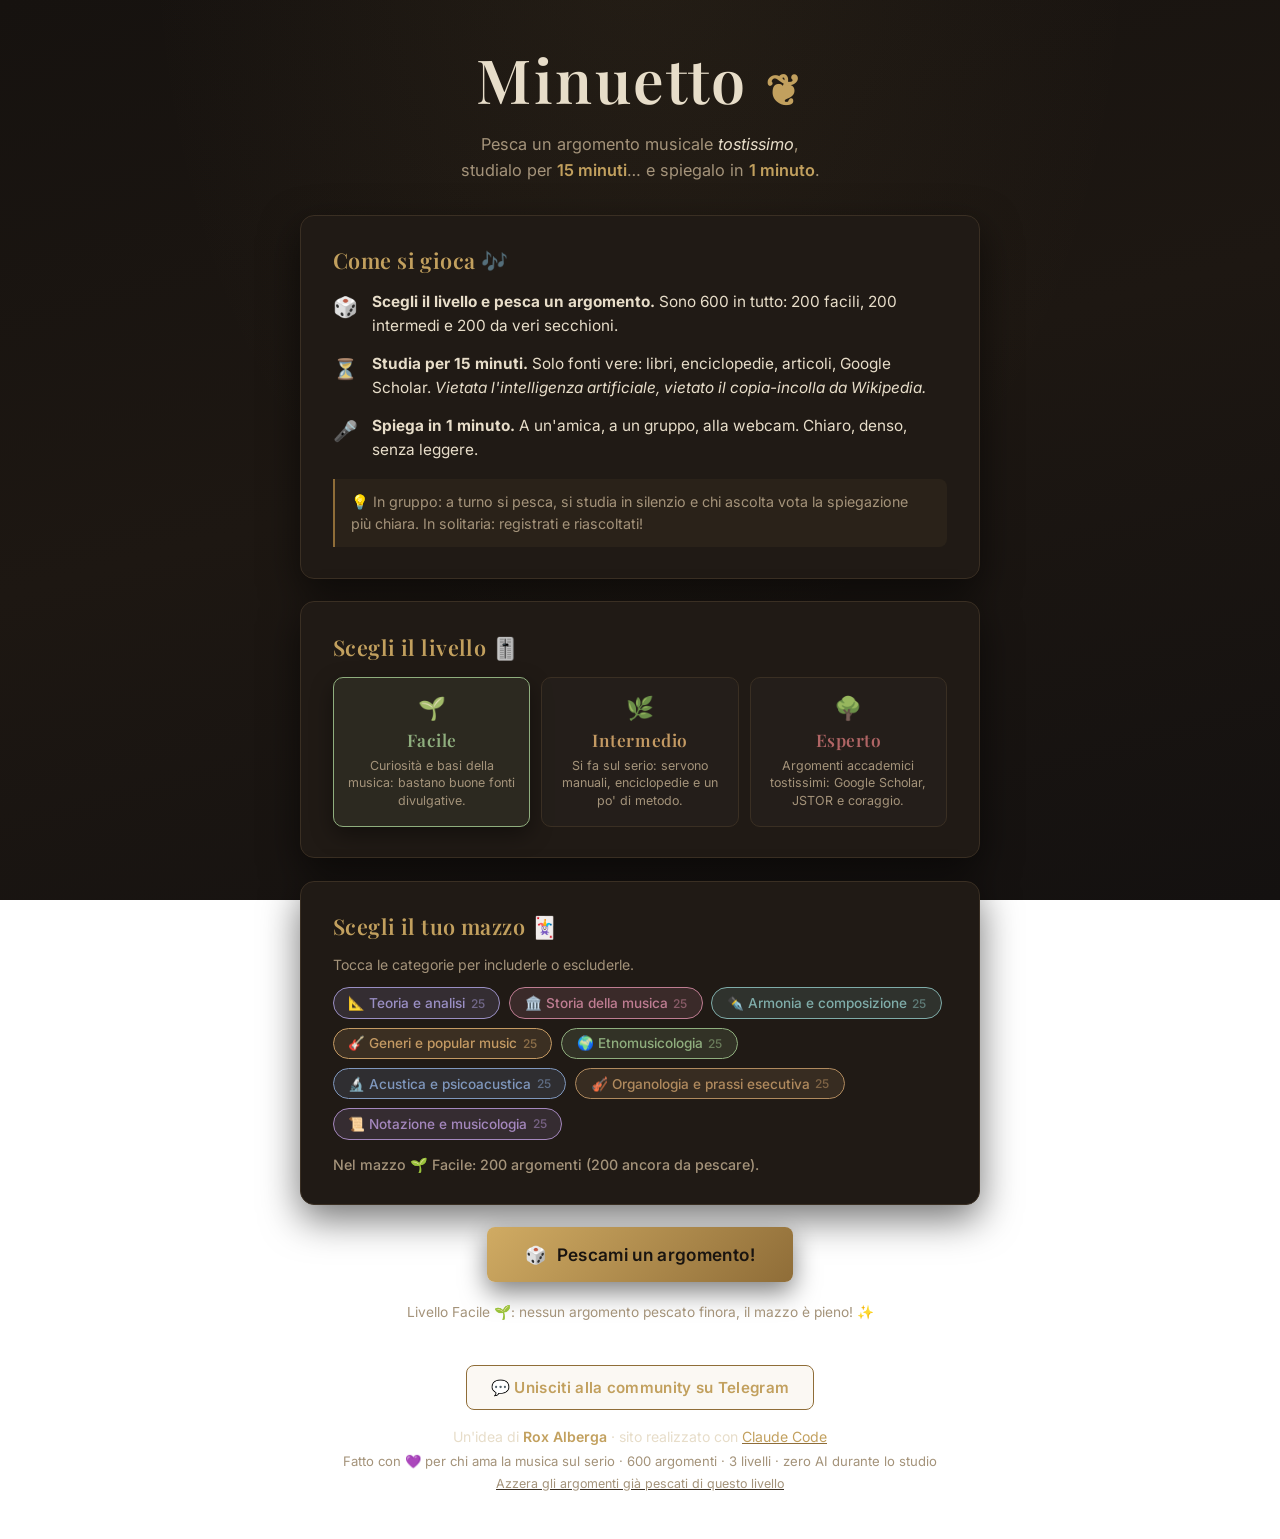
==== commit 7da71ed3: "Aggiorna il sito Minuetto 3b31a3d5264ae168ccf2dd60a2445881d24da9e0" ====
--- a/index.html
+++ b/index.html
@@ -117,6 +117,10 @@
   </main>
 
   <footer>
+    <a class="telegram-link" href="https://t.me/conversazioneroxalberga" target="_blank" rel="noopener">
+      💬 Unisciti alla community su Telegram
+    </a>
+    <p class="credits">Un'idea di <strong>Rox Alberga</strong> · sito realizzato con <a href="https://claude.com/claude-code" target="_blank" rel="noopener">Claude Code</a></p>
     <p>Fatto con 💜 per chi ama la musica sul serio · 600 argomenti · 3 livelli · zero AI durante lo studio</p>
     <button id="btn-reset-used" class="btn-link">Azzera gli argomenti già pescati di questo livello</button>
   </footer>
--- a/style.css
+++ b/style.css
@@ -371,6 +371,30 @@
 
 /* ── Footer ── */
 footer { text-align: center; margin-top: 2.8rem; font-size: .82rem; color: var(--ink-soft); }
+.telegram-link {
+  display: inline-flex;
+  align-items: center;
+  gap: .5rem;
+  font-size: .95rem;
+  font-weight: 600;
+  letter-spacing: 0.02em;
+  color: var(--gold);
+  text-decoration: none;
+  border: 1px solid var(--gold-deep);
+  border-radius: 8px;
+  padding: .75rem 1.5rem;
+  margin-bottom: 1.1rem;
+  background: rgba(194, 160, 94, 0.07);
+  transition: all .18s ease;
+}
+.telegram-link:hover {
+  background: rgba(194, 160, 94, 0.16);
+  transform: translateY(-2px);
+  box-shadow: 0 8px 22px rgba(0, 0, 0, 0.4);
+}
+.credits { font-size: .88rem; color: var(--ink); margin-bottom: .5rem; }
+.credits strong { color: var(--gold); font-weight: 600; }
+.credits a { color: var(--gold); text-decoration-color: var(--gold-deep); }
 .btn-link {
   background: none;
   border: none;
